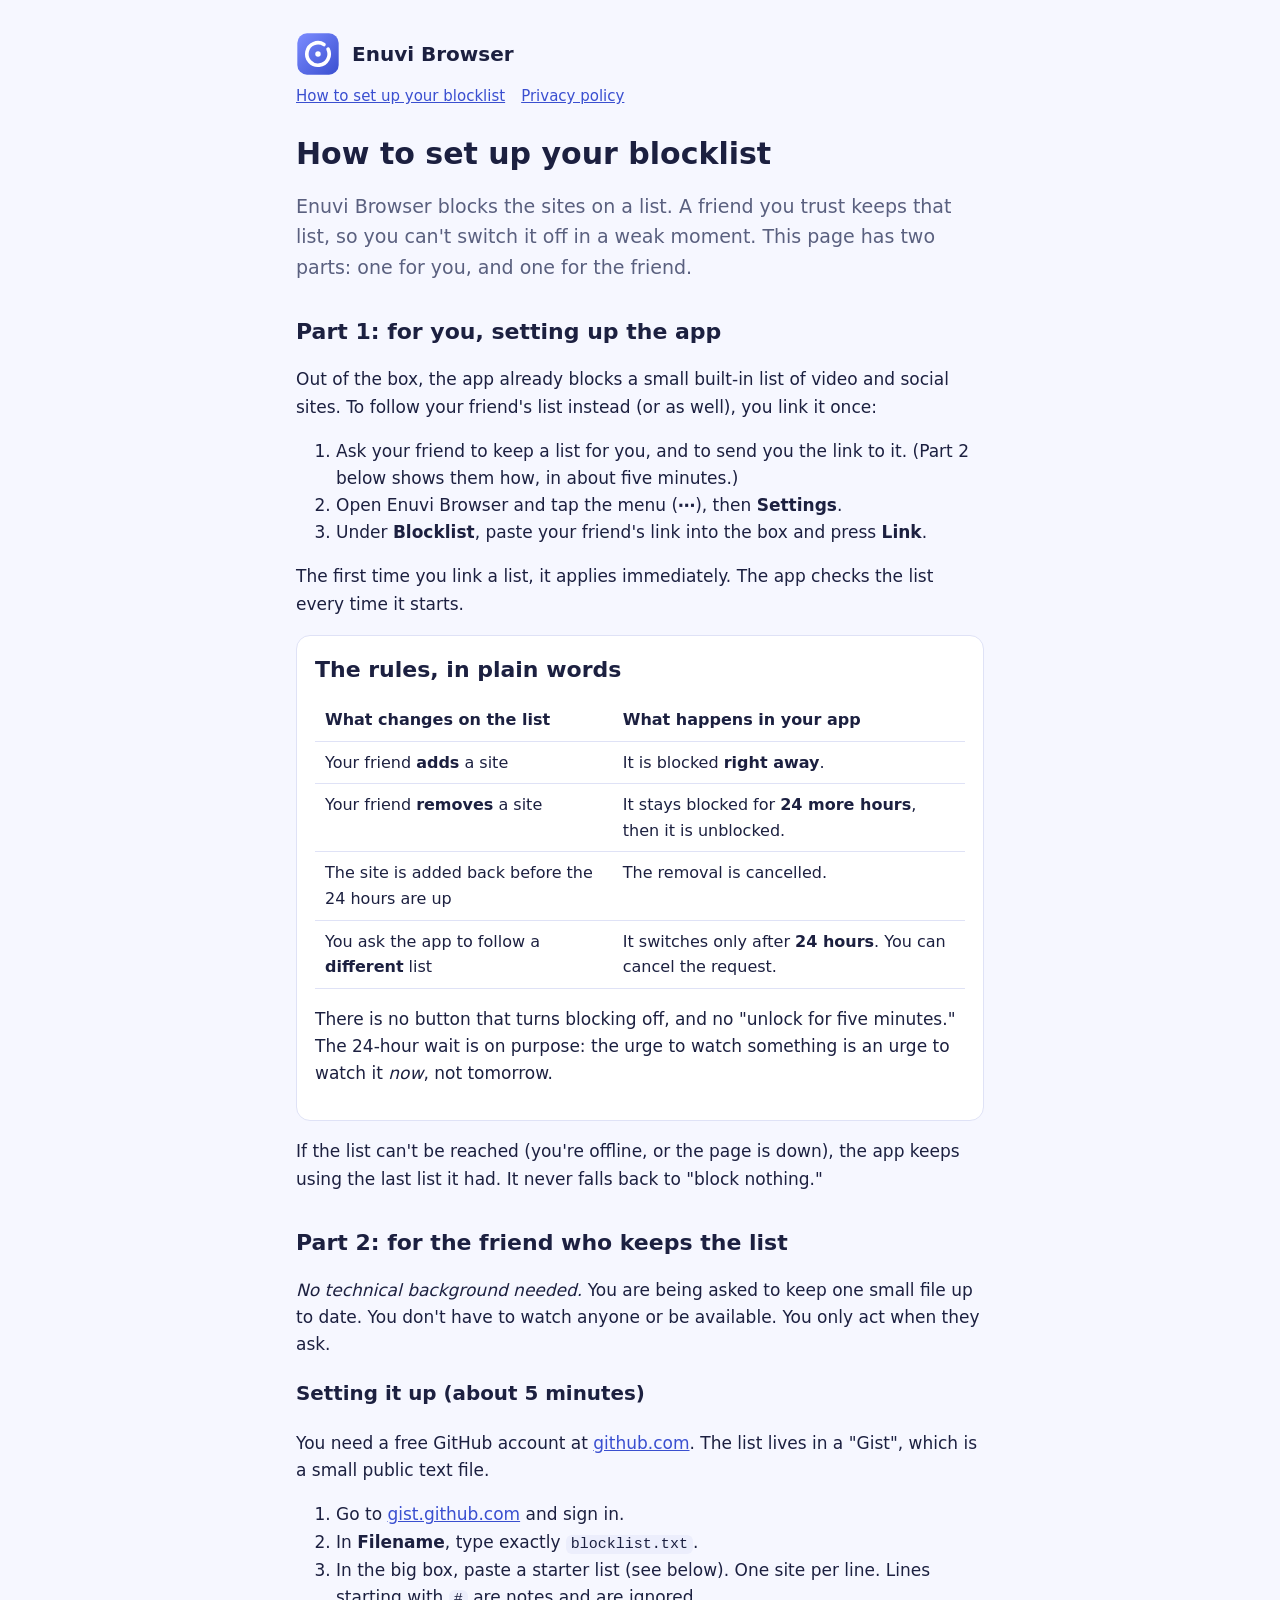
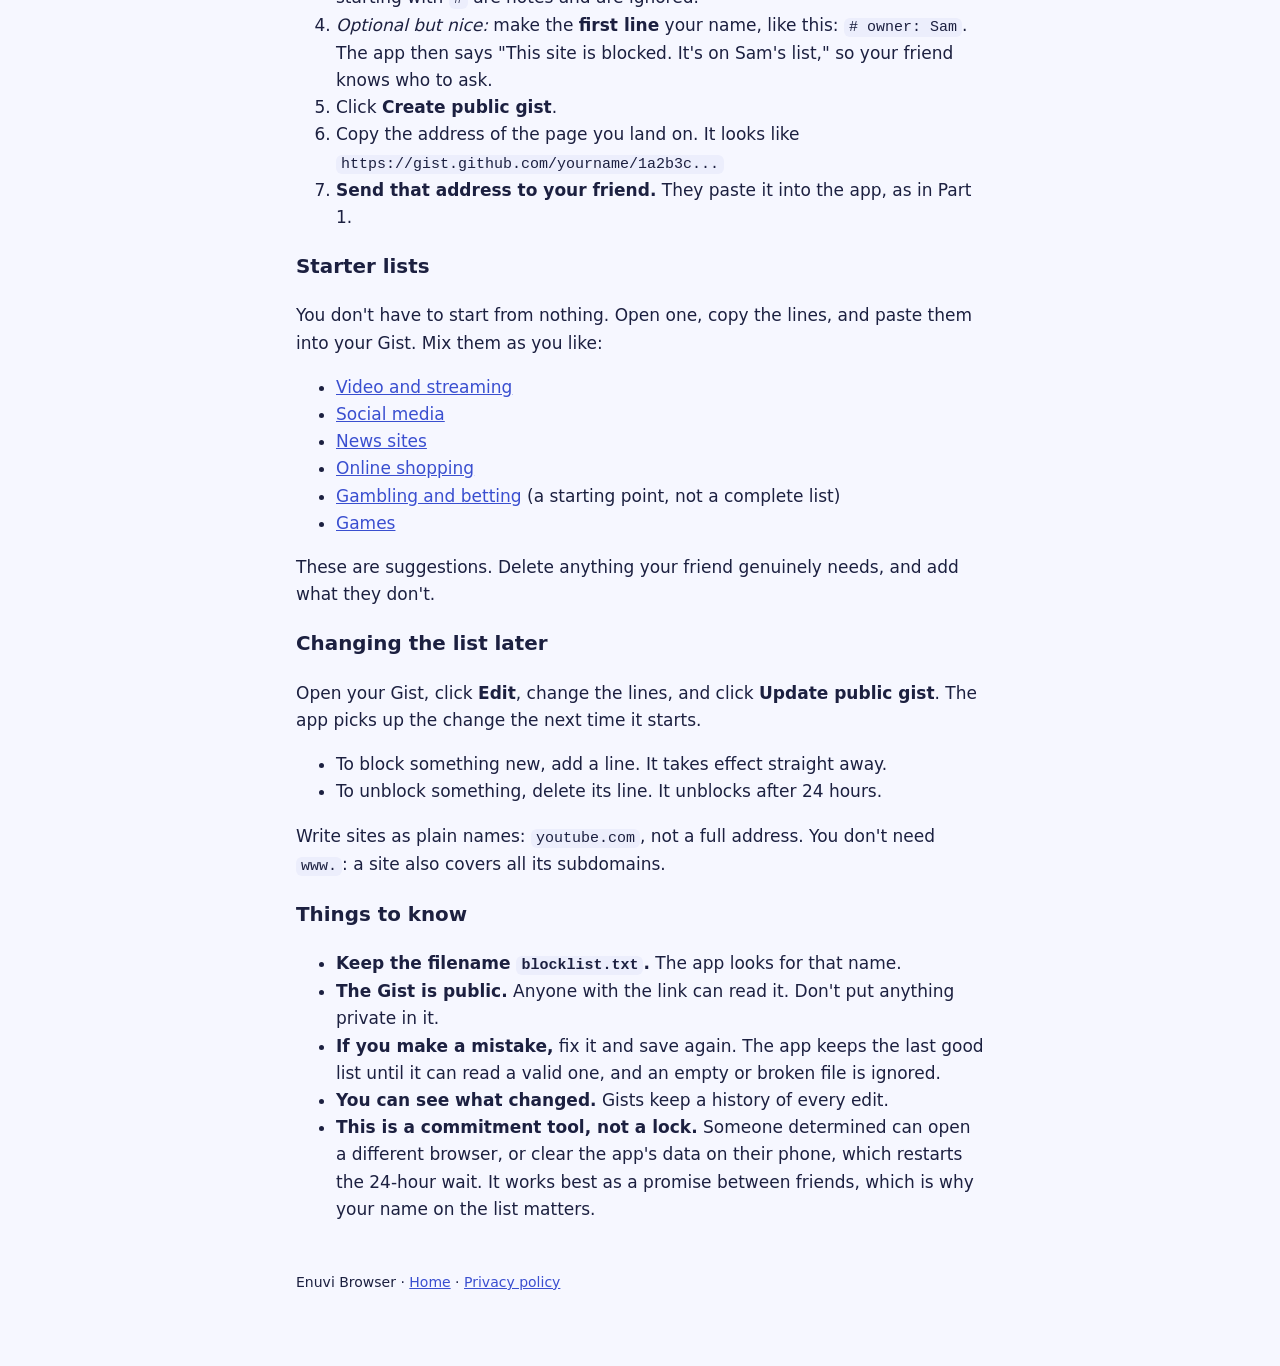
==== guide.html @ 1cc2c9f3 "Enuvi Browser website: home, user guide, privacy policy" ====
<!doctype html>
<html lang="en">
<head>
<meta charset="utf-8">
<meta name="viewport" content="width=device-width, initial-scale=1">
<title>How to set up your blocklist - Enuvi Browser</title>
<meta name="description" content="How to set up the blocklist in Enuvi Browser: what it is, how a friend keeps it, and how to link it.">
<link rel="stylesheet" href="style.css">
</head>
<body>
<main>
  <header class="site">
    <svg viewBox="0 0 100 100" role="img" aria-label="Enuvi Browser logo">
      <defs><linearGradient id="g" x1="0" y1="0" x2="1" y2="1"><stop offset="0" stop-color="#7C8CFF"/><stop offset="1" stop-color="#3A4FD0"/></linearGradient></defs>
      <rect x="3" y="3" width="94" height="94" rx="22" fill="url(#g)"/>
      <path d="M72.92,38.82A25.5,25.5 0 1 1 63.51,28.37" fill="none" stroke="#fff" stroke-width="8.3" stroke-linecap="round"/>
      <circle cx="50" cy="50" r="6.2" fill="#fff"/>
    </svg>
    <a href="index.html">Enuvi Browser</a>
  </header>
  <nav><a href="guide.html">How to set up your blocklist</a><a href="privacy.html">Privacy policy</a></nav>

  <h1>How to set up your blocklist</h1>
  <p class="lead">Enuvi Browser blocks the sites on a list. A friend you trust keeps that list, so you can't switch it off in a weak moment.
  This page has two parts: one for you, and one for the friend.</p>

  <h2>Part 1: for you, setting up the app</h2>
  <p>Out of the box, the app already blocks a small built-in list of video and social sites. To follow your friend's list instead
  (or as well), you link it once:</p>
  <ol>
    <li>Ask your friend to keep a list for you, and to send you the link to it. (Part 2 below shows them how, in about five minutes.)</li>
    <li>Open Enuvi Browser and tap the menu (<strong>&#8943;</strong>), then <strong>Settings</strong>.</li>
    <li>Under <strong>Blocklist</strong>, paste your friend's link into the box and press <strong>Link</strong>.</li>
  </ol>
  <p>The first time you link a list, it applies immediately. The app checks the list every time it starts.</p>

  <div class="card">
    <h2 style="margin-top:0">The rules, in plain words</h2>
    <table>
      <tr><th>What changes on the list</th><th>What happens in your app</th></tr>
      <tr><td>Your friend <strong>adds</strong> a site</td><td>It is blocked <strong>right away</strong>.</td></tr>
      <tr><td>Your friend <strong>removes</strong> a site</td><td>It stays blocked for <strong>24 more hours</strong>, then it is unblocked.</td></tr>
      <tr><td>The site is added back before the 24 hours are up</td><td>The removal is cancelled.</td></tr>
      <tr><td>You ask the app to follow a <strong>different</strong> list</td><td>It switches only after <strong>24 hours</strong>. You can cancel the request.</td></tr>
    </table>
    <p>There is no button that turns blocking off, and no "unlock for five minutes." The 24-hour wait is on purpose: the urge to
    watch something is an urge to watch it <em>now</em>, not tomorrow.</p>
  </div>

  <p>If the list can't be reached (you're offline, or the page is down), the app keeps using the last list it had. It never falls
  back to "block nothing."</p>

  <h2>Part 2: for the friend who keeps the list</h2>
  <p><em>No technical background needed.</em> You are being asked to keep one small file up to date. You don't have to watch anyone
  or be available. You only act when they ask.</p>

  <h3>Setting it up (about 5 minutes)</h3>
  <p>You need a free GitHub account at <a href="https://github.com">github.com</a>. The list lives in a "Gist", which is a small public text file.</p>
  <ol>
    <li>Go to <a href="https://gist.github.com">gist.github.com</a> and sign in.</li>
    <li>In <strong>Filename</strong>, type exactly <code>blocklist.txt</code>.</li>
    <li>In the big box, paste a starter list (see below). One site per line. Lines starting with <code>#</code> are notes and are ignored.</li>
    <li><em>Optional but nice:</em> make the <strong>first line</strong> your name, like this: <code># owner: Sam</code>. The app then says
    "This site is blocked. It's on Sam's list," so your friend knows who to ask.</li>
    <li>Click <strong>Create public gist</strong>.</li>
    <li>Copy the address of the page you land on. It looks like <code>https://gist.github.com/yourname/1a2b3c...</code></li>
    <li><strong>Send that address to your friend.</strong> They paste it into the app, as in Part 1.</li>
  </ol>

  <h3>Starter lists</h3>
  <p>You don't have to start from nothing. Open one, copy the lines, and paste them into your Gist. Mix them as you like:</p>
  <ul>
    <li><a href="starter-lists/video.txt">Video and streaming</a></li>
    <li><a href="starter-lists/social.txt">Social media</a></li>
    <li><a href="starter-lists/news.txt">News sites</a></li>
    <li><a href="starter-lists/shopping.txt">Online shopping</a></li>
    <li><a href="starter-lists/gambling.txt">Gambling and betting</a> (a starting point, not a complete list)</li>
    <li><a href="starter-lists/games.txt">Games</a></li>
  </ul>
  <p>These are suggestions. Delete anything your friend genuinely needs, and add what they don't.</p>

  <h3>Changing the list later</h3>
  <p>Open your Gist, click <strong>Edit</strong>, change the lines, and click <strong>Update public gist</strong>. The app picks up the change the next time it starts.</p>
  <ul>
    <li>To block something new, add a line. It takes effect straight away.</li>
    <li>To unblock something, delete its line. It unblocks after 24 hours.</li>
  </ul>
  <p>Write sites as plain names: <code>youtube.com</code>, not a full address. You don't need <code>www.</code>: a site also covers all its subdomains.</p>

  <h3>Things to know</h3>
  <ul>
    <li><strong>Keep the filename <code>blocklist.txt</code>.</strong> The app looks for that name.</li>
    <li><strong>The Gist is public.</strong> Anyone with the link can read it. Don't put anything private in it.</li>
    <li><strong>If you make a mistake,</strong> fix it and save again. The app keeps the last good list until it can read a valid one, and an empty or broken file is ignored.</li>
    <li><strong>You can see what changed.</strong> Gists keep a history of every edit.</li>
    <li><strong>This is a commitment tool, not a lock.</strong> Someone determined can open a different browser, or clear the app's data on their phone, which restarts the 24-hour wait. It works best as a promise between friends, which is why your name on the list matters.</li>
  </ul>

  <footer>
    <p>Enuvi Browser &middot; <a href="index.html">Home</a> &middot; <a href="privacy.html">Privacy policy</a></p>
  </footer>
</main>
</body>
</html>
---- style.css ----
/* Enuvi Browser's website: three plain pages. Colors come from the app icon (#7C8CFF to #3A4FD0). */
:root {
  --bg: #f6f7ff;
  --card: #ffffff;
  --text: #1c2040;
  --muted: #5a607f;
  --accent: #3a4fd0;
  --line: #dfe2f6;
  --code: #eceefc;
}
@media (prefers-color-scheme: dark) {
  :root {
    --bg: #11132b;
    --card: #1a1d3b;
    --text: #e8eaff;
    --muted: #a3a9d3;
    --accent: #8b99ff;
    --line: #2b2f57;
    --code: #232650;
  }
}
* { box-sizing: border-box; }
body {
  margin: 0;
  background: var(--bg);
  color: var(--text);
  font: 17px/1.6 system-ui, -apple-system, "Segoe UI", Roboto, sans-serif;
}
main { max-width: 720px; margin: 0 auto; padding: 32px 16px 64px; }
header.site { display: flex; align-items: center; gap: 12px; margin-bottom: 8px; }
header.site svg { width: 44px; height: 44px; flex: none; }
header.site a { color: var(--text); font-weight: 650; font-size: 20px; text-decoration: none; }
nav { margin: 0 0 28px; color: var(--muted); font-size: 15px; }
nav a { margin-right: 16px; }
h1 { font-size: 30px; line-height: 1.2; margin: 24px 0 8px; }
h2 { font-size: 22px; margin: 32px 0 8px; }
p, li { color: var(--text); }
.lead { color: var(--muted); font-size: 19px; }
a { color: var(--accent); }
.card { background: var(--card); border: 1px solid var(--line); border-radius: 14px; padding: 16px 18px; margin: 16px 0; }
table { width: 100%; border-collapse: collapse; margin: 12px 0; font-size: 16px; }
th, td { text-align: left; padding: 8px 10px; border-bottom: 1px solid var(--line); vertical-align: top; }
code, pre { background: var(--code); border-radius: 6px; font-family: ui-monospace, Consolas, monospace; font-size: 15px; }
code { padding: 1px 5px; }
pre { padding: 12px 14px; overflow-x: auto; }
footer { margin-top: 48px; color: var(--muted); font-size: 14px; }
.todo { background: #fff3cd; color: #5c4400; padding: 0 4px; border-radius: 4px; }
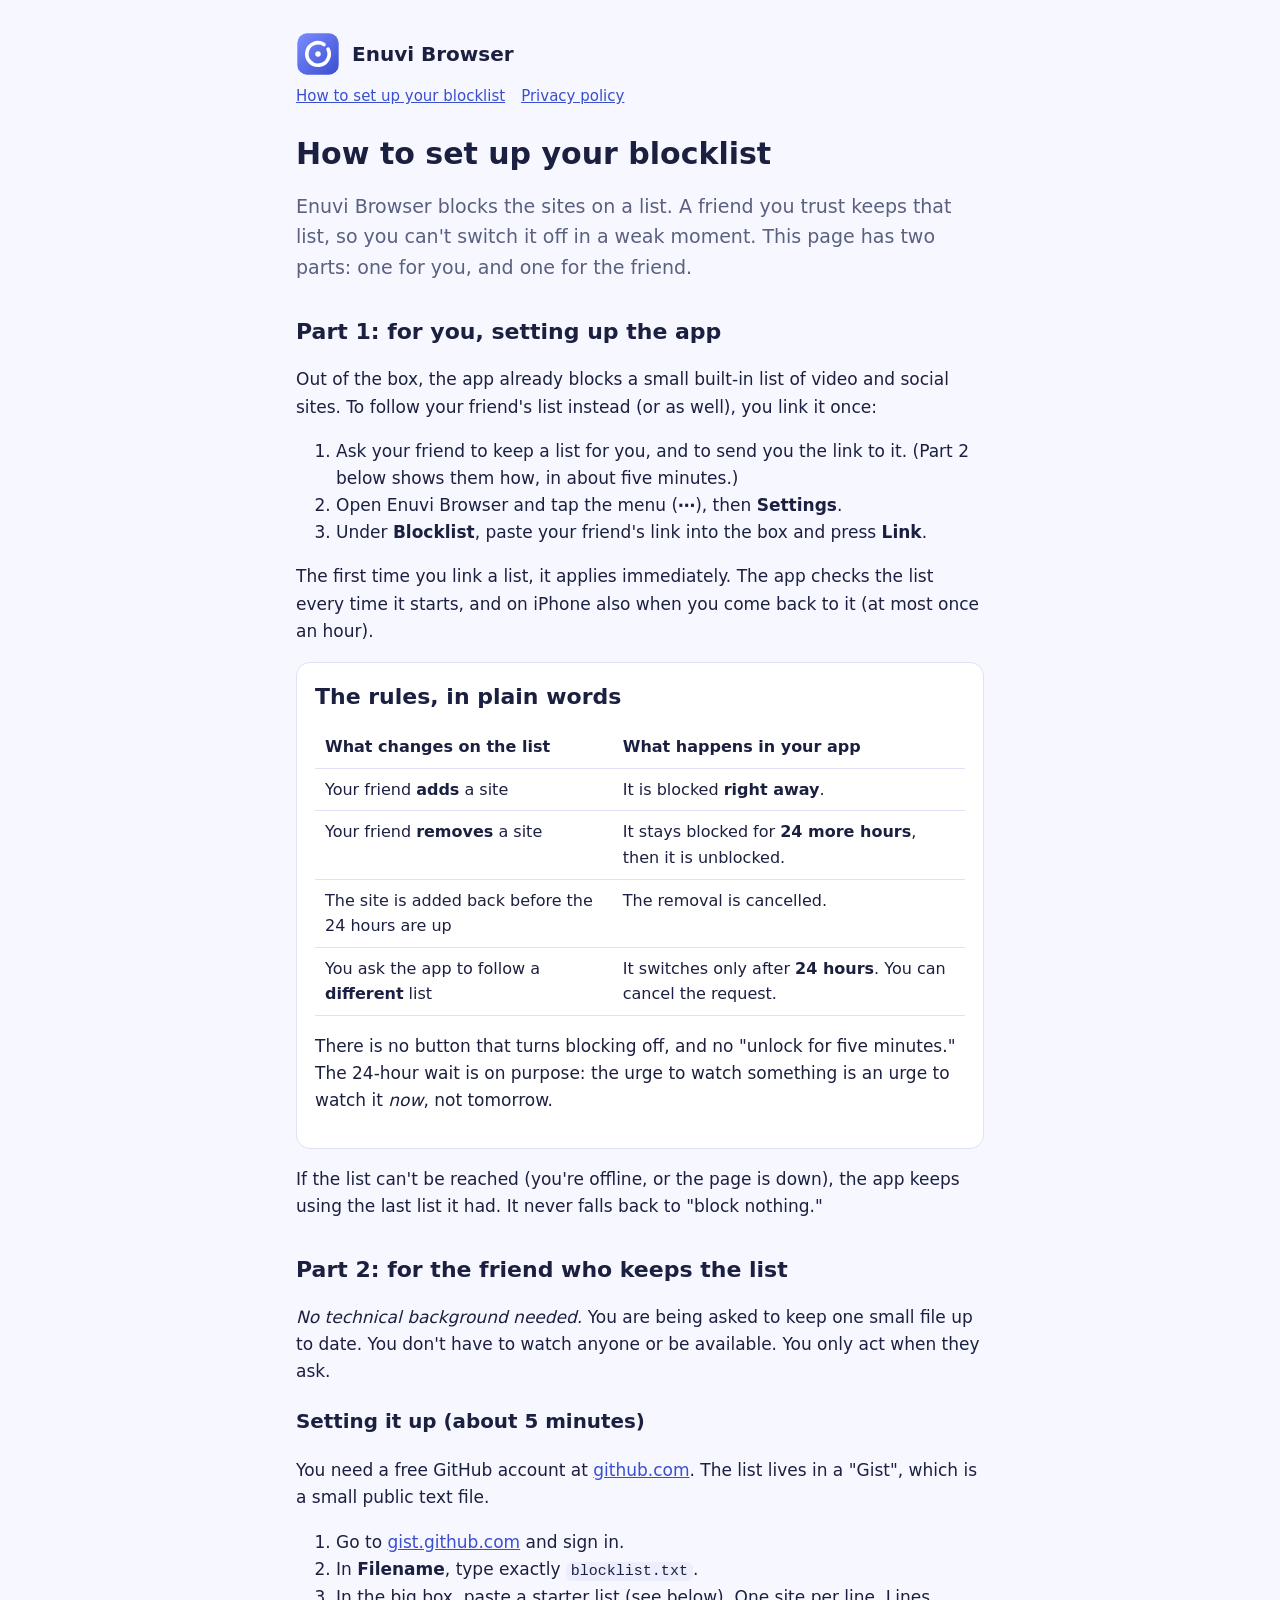
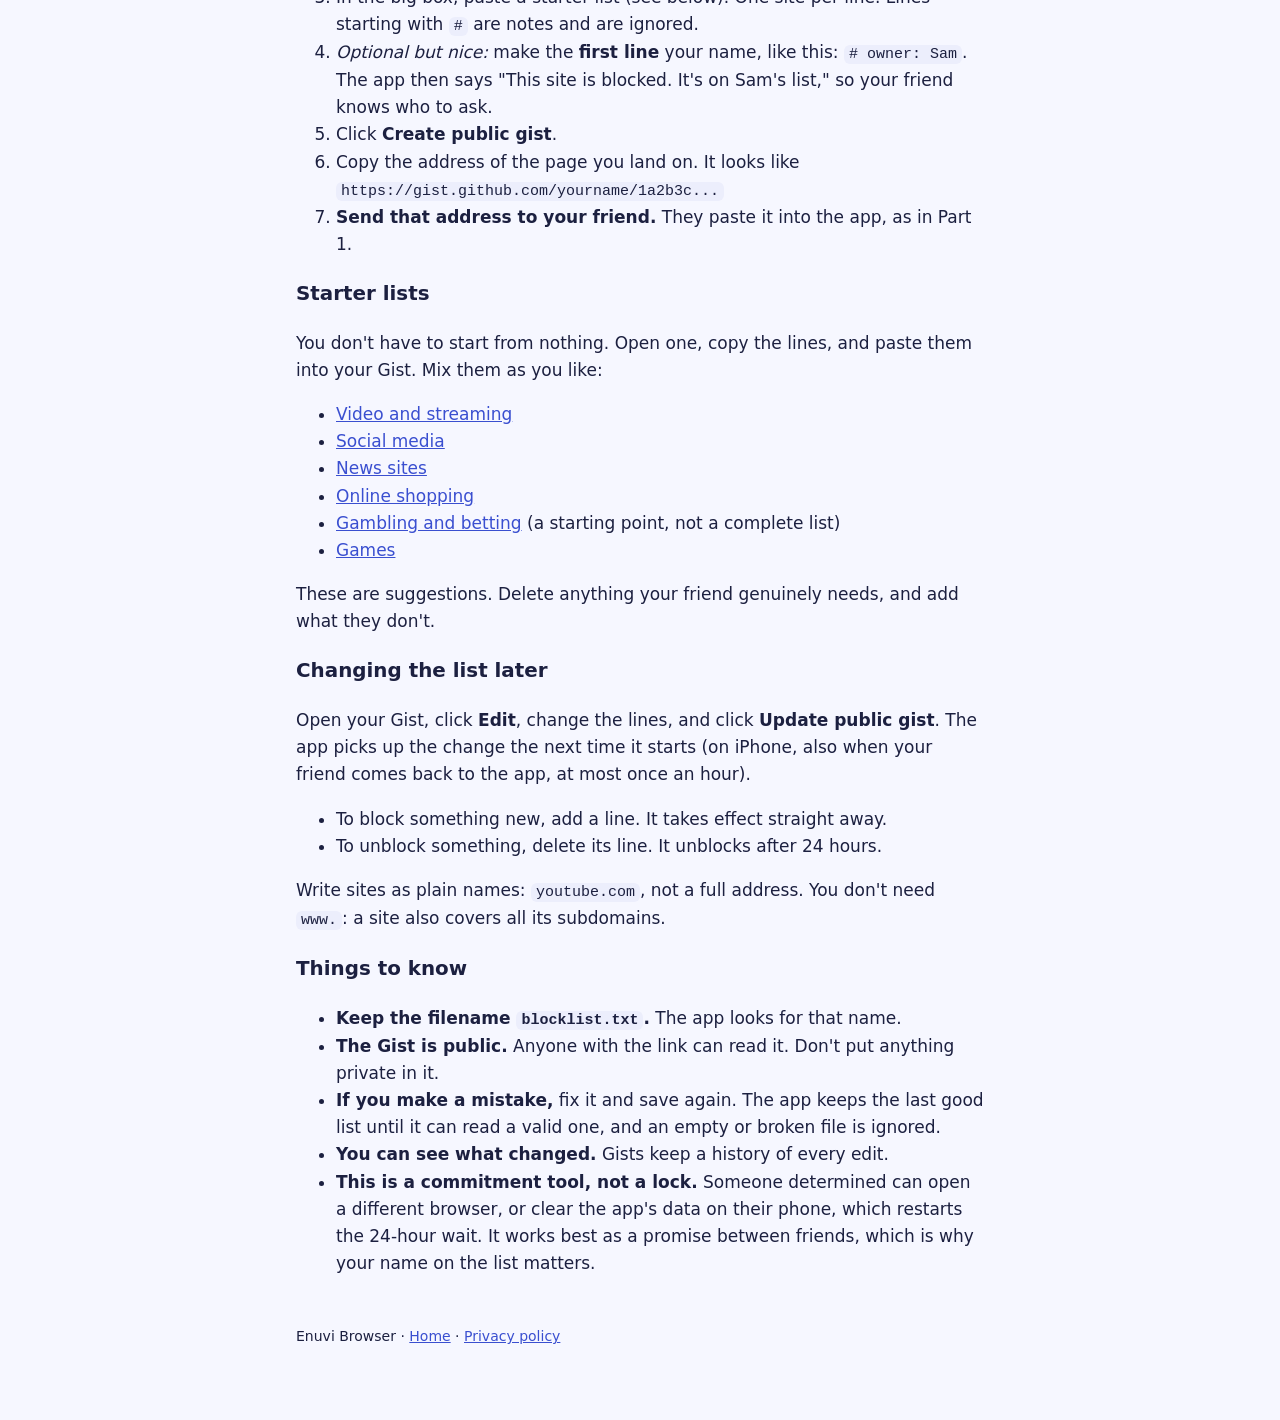
==== commit 243f30cc: "Guide: on iPhone the list is also checked on return to the app Co-Authored-By: Claude Opus 5.5 <nore" ====
--- a/guide.html
+++ b/guide.html
@@ -32,7 +32,7 @@
     <li>Open Enuvi Browser and tap the menu (<strong>&#8943;</strong>), then <strong>Settings</strong>.</li>
     <li>Under <strong>Blocklist</strong>, paste your friend's link into the box and press <strong>Link</strong>.</li>
   </ol>
-  <p>The first time you link a list, it applies immediately. The app checks the list every time it starts.</p>
+  <p>The first time you link a list, it applies immediately. The app checks the list every time it starts, and on iPhone also when you come back to it (at most once an hour).</p>
 
   <div class="card">
     <h2 style="margin-top:0">The rules, in plain words</h2>
@@ -80,7 +80,7 @@
   <p>These are suggestions. Delete anything your friend genuinely needs, and add what they don't.</p>
 
   <h3>Changing the list later</h3>
-  <p>Open your Gist, click <strong>Edit</strong>, change the lines, and click <strong>Update public gist</strong>. The app picks up the change the next time it starts.</p>
+  <p>Open your Gist, click <strong>Edit</strong>, change the lines, and click <strong>Update public gist</strong>. The app picks up the change the next time it starts (on iPhone, also when your friend comes back to the app, at most once an hour).</p>
   <ul>
     <li>To block something new, add a line. It takes effect straight away.</li>
     <li>To unblock something, delete its line. It unblocks after 24 hours.</li>
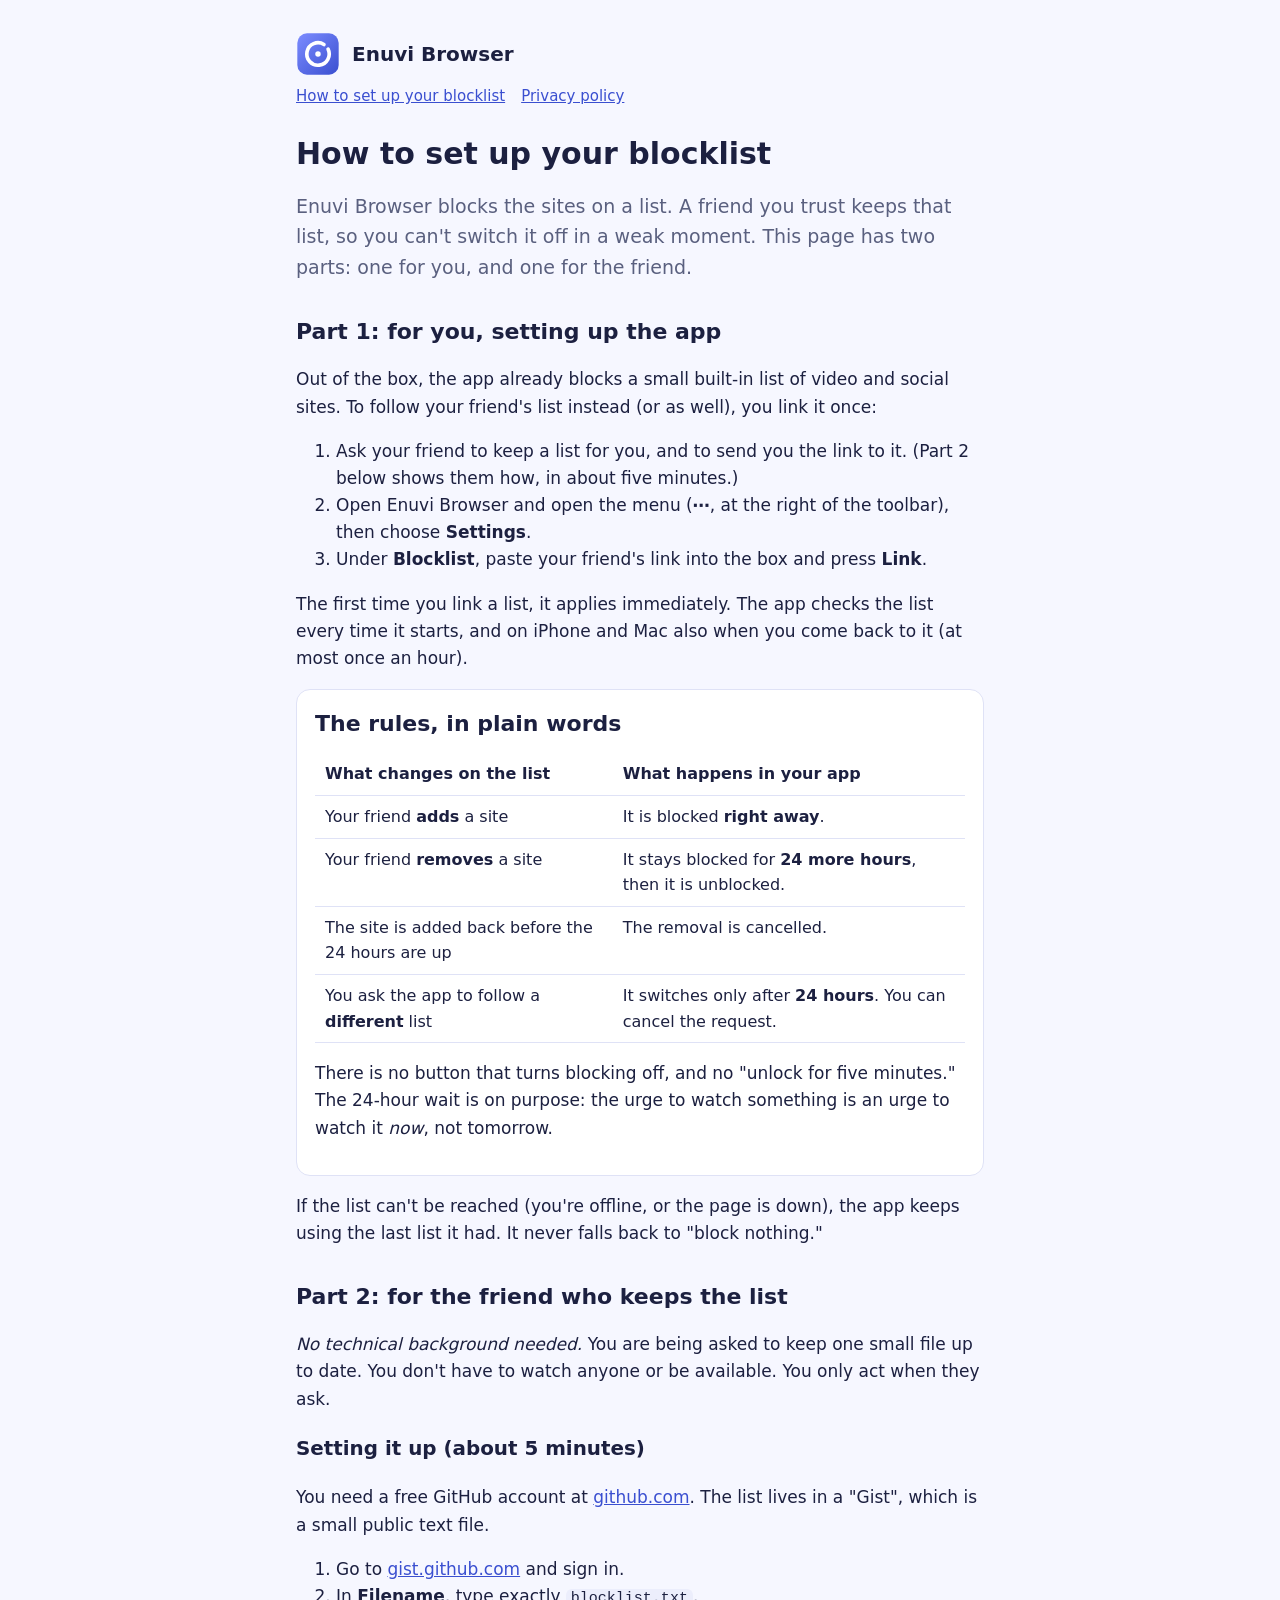
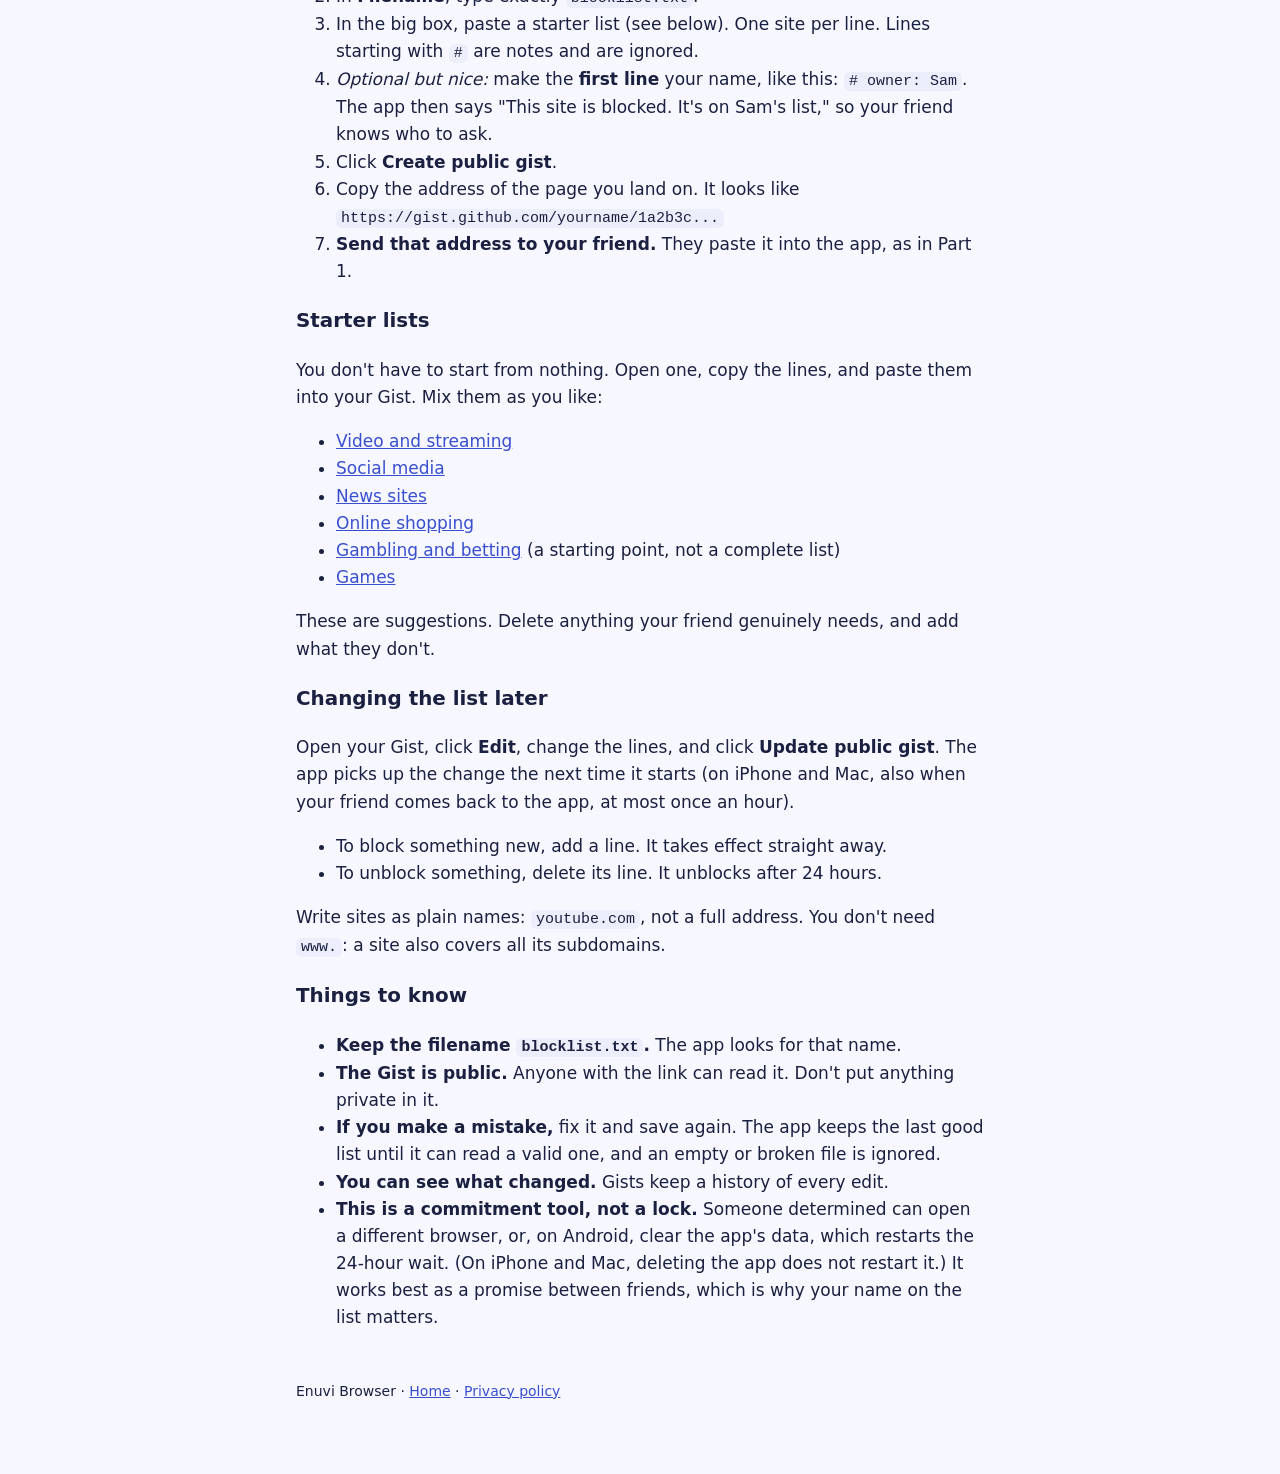
==== commit 1e61a2b6: "Guide: cover the Mac too Co-Authored-By: Claude Sonnet 5.5 <noreply@anthropic.com>" ====
--- a/guide.html
+++ b/guide.html
@@ -29,10 +29,10 @@
   (or as well), you link it once:</p>
   <ol>
     <li>Ask your friend to keep a list for you, and to send you the link to it. (Part 2 below shows them how, in about five minutes.)</li>
-    <li>Open Enuvi Browser and tap the menu (<strong>&#8943;</strong>), then <strong>Settings</strong>.</li>
+    <li>Open Enuvi Browser and open the menu (<strong>&#8943;</strong>, at the right of the toolbar), then choose <strong>Settings</strong>.</li>
     <li>Under <strong>Blocklist</strong>, paste your friend's link into the box and press <strong>Link</strong>.</li>
   </ol>
-  <p>The first time you link a list, it applies immediately. The app checks the list every time it starts, and on iPhone also when you come back to it (at most once an hour).</p>
+  <p>The first time you link a list, it applies immediately. The app checks the list every time it starts, and on iPhone and Mac also when you come back to it (at most once an hour).</p>
 
   <div class="card">
     <h2 style="margin-top:0">The rules, in plain words</h2>
@@ -80,7 +80,7 @@
   <p>These are suggestions. Delete anything your friend genuinely needs, and add what they don't.</p>
 
   <h3>Changing the list later</h3>
-  <p>Open your Gist, click <strong>Edit</strong>, change the lines, and click <strong>Update public gist</strong>. The app picks up the change the next time it starts (on iPhone, also when your friend comes back to the app, at most once an hour).</p>
+  <p>Open your Gist, click <strong>Edit</strong>, change the lines, and click <strong>Update public gist</strong>. The app picks up the change the next time it starts (on iPhone and Mac, also when your friend comes back to the app, at most once an hour).</p>
   <ul>
     <li>To block something new, add a line. It takes effect straight away.</li>
     <li>To unblock something, delete its line. It unblocks after 24 hours.</li>
@@ -93,7 +93,7 @@
     <li><strong>The Gist is public.</strong> Anyone with the link can read it. Don't put anything private in it.</li>
     <li><strong>If you make a mistake,</strong> fix it and save again. The app keeps the last good list until it can read a valid one, and an empty or broken file is ignored.</li>
     <li><strong>You can see what changed.</strong> Gists keep a history of every edit.</li>
-    <li><strong>This is a commitment tool, not a lock.</strong> Someone determined can open a different browser, or clear the app's data on their phone, which restarts the 24-hour wait. It works best as a promise between friends, which is why your name on the list matters.</li>
+    <li><strong>This is a commitment tool, not a lock.</strong> Someone determined can open a different browser, or, on Android, clear the app's data, which restarts the 24-hour wait. (On iPhone and Mac, deleting the app does not restart it.) It works best as a promise between friends, which is why your name on the list matters.</li>
   </ul>
 
   <footer>
